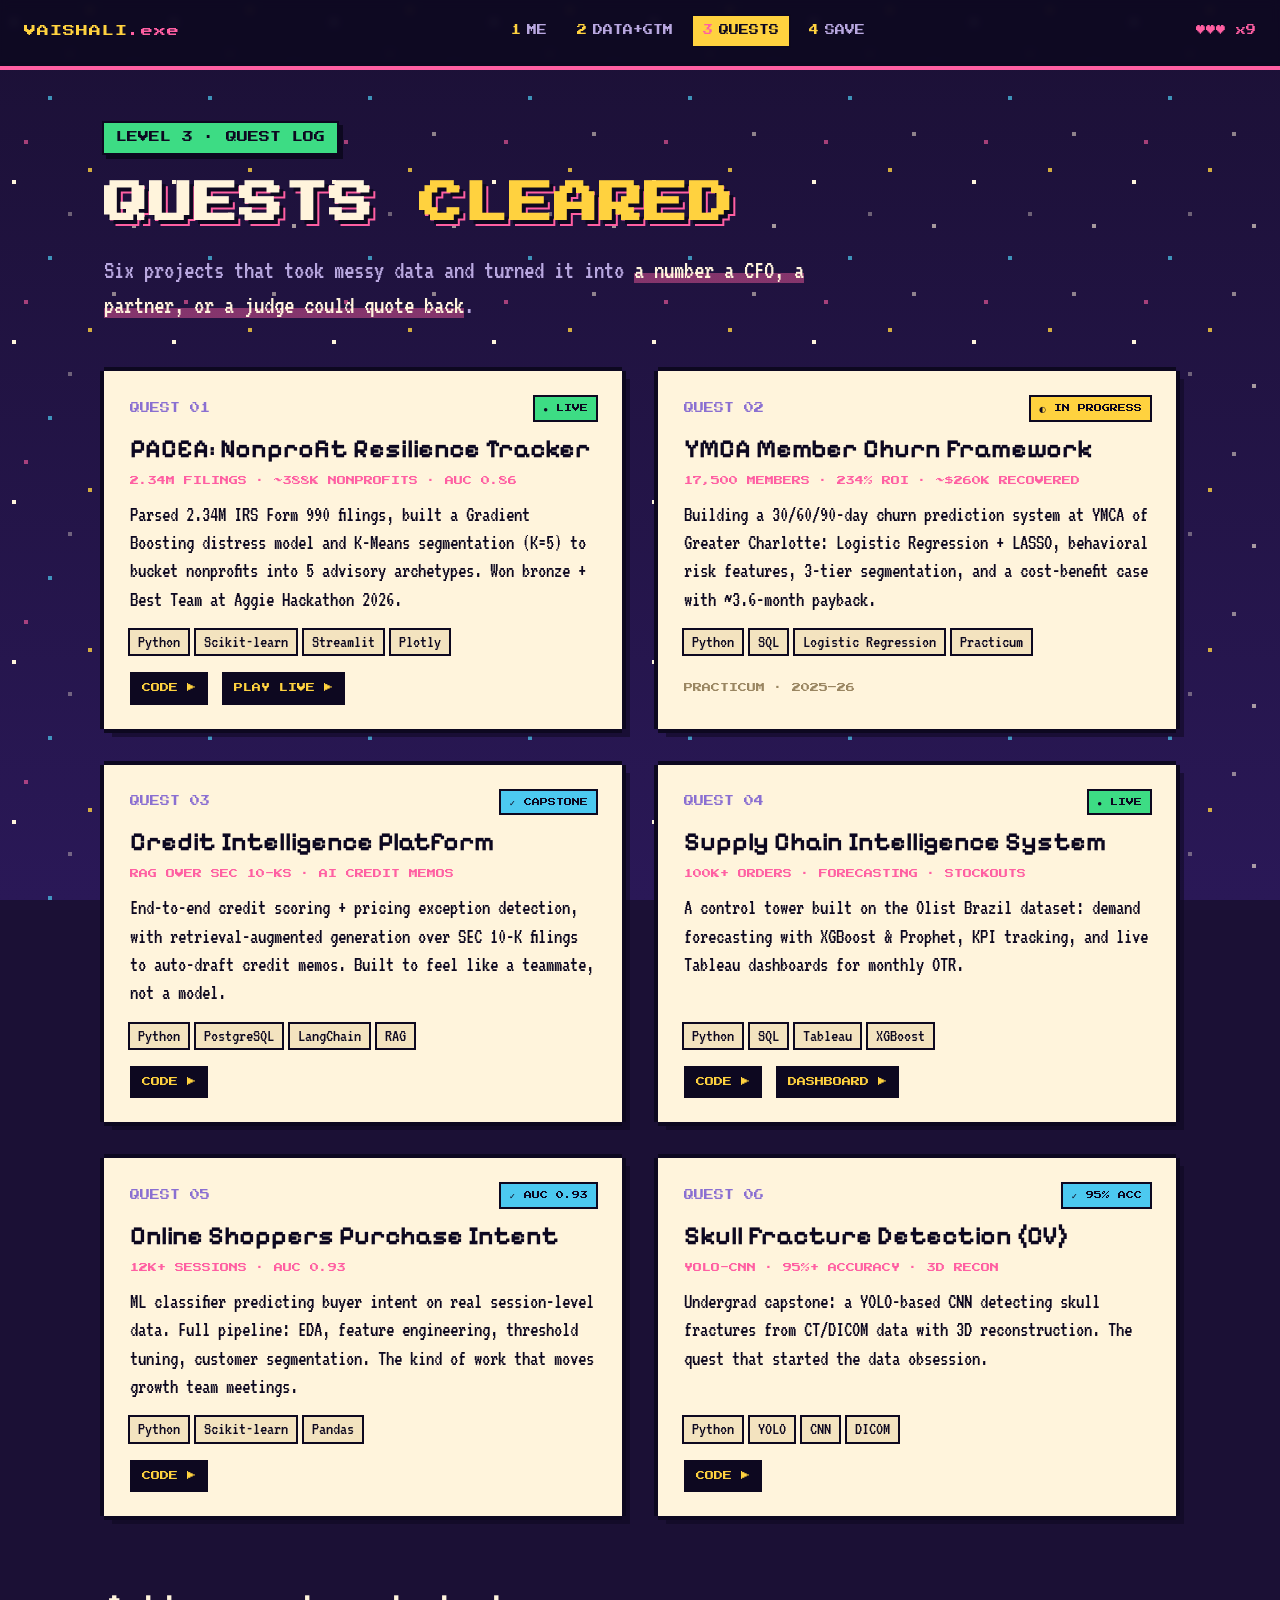
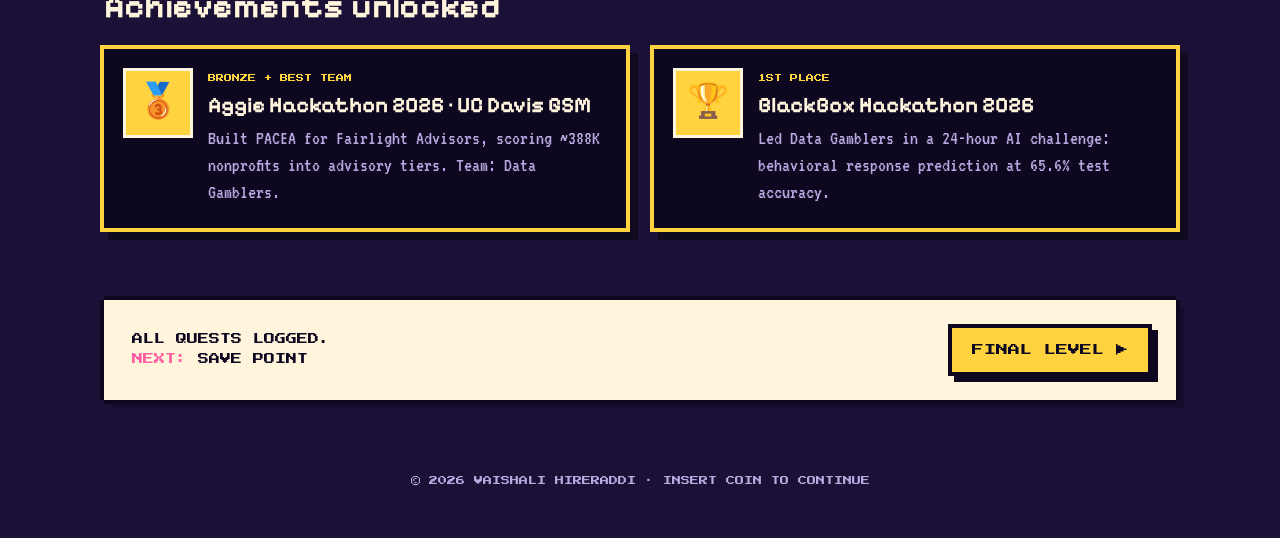
==== projects.html @ 3e3aba06 "Pixel-art redesign: split into 4 pages - index: character select with 9 square photo slots (img/me-1" ====
<!doctype html>
<html lang="en">
<head>
<meta charset="utf-8">
<meta name="viewport" content="width=device-width, initial-scale=1">
<title>Vaishali Hireraddi · quest log</title>
<meta name="description" content="Selected projects: churn, credit intelligence, supply chain, nonprofit resilience.">
<link rel="preconnect" href="https://fonts.googleapis.com">
<link rel="preconnect" href="https://fonts.gstatic.com" crossorigin>
<link href="https://fonts.googleapis.com/css2?family=Press+Start+2P&family=Pixelify+Sans:wght@400..700&family=VT323&display=swap" rel="stylesheet">
<link rel="stylesheet" href="assets/style.css">
</head>
<body>

<header class="hud">
  <a class="logo" href="/">VAISHALI<span>.exe</span></a>
  <nav>
    <a href="/"><b>1</b>ME</a>
    <a href="/interests"><b>2</b>DATA+GTM</a>
    <a href="/projects" aria-current="page"><b>3</b>QUESTS</a>
    <a href="/contact"><b>4</b>SAVE</a>
  </nav>
  <span class="lives">♥♥♥ x9</span>
</header>

<main>
  <span class="level-tag">LEVEL 3 · QUEST LOG</span>
  <h1>QUESTS <span class="hl">CLEARED</span></h1>
  <p class="lede">Six projects that took messy data and turned it into <strong>a number a CFO, a partner, or a judge could quote back</strong>.</p>

  <section class="quests">
    <article class="quest px">
      <div class="top"><span class="qno">QUEST 01</span><span class="status live">● LIVE</span></div>
      <h3>PACEA: Nonprofit Resilience Tracker</h3>
      <div class="loot">2.34M FILINGS · ~388K NONPROFITS · AUC 0.86</div>
      <p>Parsed 2.34M IRS Form 990 filings, built a Gradient Boosting distress model and K-Means segmentation (K=5) to bucket nonprofits into 5 advisory archetypes. Won bronze + Best Team at Aggie Hackathon 2026.</p>
      <div class="tags"><span>Python</span><span>Scikit-learn</span><span>Streamlit</span><span>Plotly</span></div>
      <div class="links">
        <a href="https://github.com/Prakharanand000/PACEA-NonProfit-Resilience-Tracker-UCDavis-Aggie-Hackathon-2026" target="_blank" rel="noopener">CODE ▶</a>
        <a href="https://pacea-nonprofit-resilience-tracker.streamlit.app/" target="_blank" rel="noopener">PLAY LIVE ▶</a>
      </div>
    </article>

    <article class="quest px">
      <div class="top"><span class="qno">QUEST 02</span><span class="status active">◐ IN PROGRESS</span></div>
      <h3>YMCA Member Churn Framework</h3>
      <div class="loot">17,500 MEMBERS · 234% ROI · ~$260K RECOVERED</div>
      <p>Building a 30/60/90-day churn prediction system at YMCA of Greater Charlotte: Logistic Regression + LASSO, behavioral risk features, 3-tier segmentation, and a cost-benefit case with ~3.6-month payback.</p>
      <div class="tags"><span>Python</span><span>SQL</span><span>Logistic Regression</span><span>Practicum</span></div>
      <div class="links"><em>PRACTICUM · 2025–26</em></div>
    </article>

    <article class="quest px">
      <div class="top"><span class="qno">QUEST 03</span><span class="status done">✓ CAPSTONE</span></div>
      <h3>Credit Intelligence Platform</h3>
      <div class="loot">RAG OVER SEC 10-KS · AI CREDIT MEMOS</div>
      <p>End-to-end credit scoring + pricing exception detection, with retrieval-augmented generation over SEC 10-K filings to auto-draft credit memos. Built to feel like a teammate, not a model.</p>
      <div class="tags"><span>Python</span><span>PostgreSQL</span><span>LangChain</span><span>RAG</span></div>
      <div class="links"><a href="https://github.com/Vxishxlivh/credit-intelligence-platform" target="_blank" rel="noopener">CODE ▶</a></div>
    </article>

    <article class="quest px">
      <div class="top"><span class="qno">QUEST 04</span><span class="status live">● LIVE</span></div>
      <h3>Supply Chain Intelligence System</h3>
      <div class="loot">100K+ ORDERS · FORECASTING · STOCKOUTS</div>
      <p>A control tower built on the Olist Brazil dataset: demand forecasting with XGBoost &amp; Prophet, KPI tracking, and live Tableau dashboards for monthly OTR.</p>
      <div class="tags"><span>Python</span><span>SQL</span><span>Tableau</span><span>XGBoost</span></div>
      <div class="links">
        <a href="https://github.com/Vxishxlivh/supply-chain-intelligence-system" target="_blank" rel="noopener">CODE ▶</a>
        <a href="https://public.tableau.com/app/profile/vaishali.hireraddi/viz/Supply-Chain-Intelligence-System/MonthlyOTR" target="_blank" rel="noopener">DASHBOARD ▶</a>
      </div>
    </article>

    <article class="quest px">
      <div class="top"><span class="qno">QUEST 05</span><span class="status done">✓ AUC 0.93</span></div>
      <h3>Online Shoppers Purchase Intent</h3>
      <div class="loot">12K+ SESSIONS · AUC 0.93</div>
      <p>ML classifier predicting buyer intent on real session-level data. Full pipeline: EDA, feature engineering, threshold tuning, customer segmentation. The kind of work that moves growth team meetings.</p>
      <div class="tags"><span>Python</span><span>Scikit-learn</span><span>Pandas</span></div>
      <div class="links"><a href="https://github.com/Vxishxlivh/online-shoppers-purchase-prediction" target="_blank" rel="noopener">CODE ▶</a></div>
    </article>

    <article class="quest px">
      <div class="top"><span class="qno">QUEST 06</span><span class="status done">✓ 95% ACC</span></div>
      <h3>Skull Fracture Detection (CV)</h3>
      <div class="loot">YOLO-CNN · 95%+ ACCURACY · 3D RECON</div>
      <p>Undergrad capstone: a YOLO-based CNN detecting skull fractures from CT/DICOM data with 3D reconstruction. The quest that started the data obsession.</p>
      <div class="tags"><span>Python</span><span>YOLO</span><span>CNN</span><span>DICOM</span></div>
      <div class="links"><a href="https://github.com/Vxishxlivh/Novel-Methods-For-Skull-Fracture-Detection-and-It-s-3D-Reconstruction" target="_blank" rel="noopener">CODE ▶</a></div>
    </article>
  </section>

  <section class="achievements">
    <h2>Achievements unlocked</h2>
    <div class="ach-row">
      <article class="ach">
        <div class="trophy">🥉</div>
        <div><small>BRONZE + BEST TEAM</small><h3>Aggie Hackathon 2026 · UC Davis GSM</h3><p>Built PACEA for Fairlight Advisors, scoring ~388K nonprofits into advisory tiers. Team: Data Gamblers.</p></div>
      </article>
      <article class="ach">
        <div class="trophy">🏆</div>
        <div><small>1ST PLACE</small><h3>BlackBox Hackathon 2026</h3><p>Led Data Gamblers in a 24-hour AI challenge: behavioral response prediction at 65.6% test accuracy.</p></div>
      </article>
    </div>
  </section>

  <section class="next-level px">
    <p>ALL QUESTS LOGGED.<br><span>NEXT:</span> SAVE POINT</p>
    <a class="btn" href="/contact">FINAL LEVEL ▶</a>
  </section>
</main>

<footer class="credits">© 2026 VAISHALI HIRERADDI · INSERT COIN TO CONTINUE</footer>
</body>
</html>
---- assets/style.css ----
/* ============================================================
   VAISHALI.EXE — pixel-art portfolio
   Shared styles for all 4 pages
   ============================================================ */

:root {
  --sky:      #1b1035;   /* page background */
  --sky-2:    #2a1857;
  --ink:      #0d0820;   /* outlines */
  --paper:    #fff4dc;   /* card surface */
  --paper-2:  #f3e3bf;
  --text:     #fff4dc;
  --muted:    #b9a8e0;
  --pink:     #ff5fa2;
  --yellow:   #ffd23f;
  --green:    #3ddc84;
  --cyan:     #4cc9f0;
  --orange:   #ff8c42;
  --px: 4px;                 /* one "pixel" */
  --font-title: "Press Start 2P", monospace;
  --font-head:  "Pixelify Sans", "Press Start 2P", monospace;
  --font-body:  "VT323", monospace;
}

@view-transition { navigation: auto; }
::view-transition-old(root) { animation: px-out .25s steps(5) both; }
::view-transition-new(root) { animation: px-in .3s steps(6) both; }
@keyframes px-out { to { opacity: 0; filter: blur(2px); } }
@keyframes px-in  { from { opacity: 0; transform: translateY(8px); } }

* { box-sizing: border-box; margin: 0; padding: 0; }
html { scroll-behavior: smooth; }
body {
  min-height: 100vh;
  background-color: var(--sky);
  background-image:
    url("data:image/svg+xml,%3Csvg xmlns='http://www.w3.org/2000/svg' width='160' height='160' shape-rendering='crispEdges'%3E%3Crect x='12' y='20' width='4' height='4' fill='%23fff4dc'/%3E%3Crect x='88' y='8' width='4' height='4' fill='%23ffd23f' opacity='.8'/%3E%3Crect x='132' y='64' width='4' height='4' fill='%23fff4dc' opacity='.6'/%3E%3Crect x='48' y='96' width='4' height='4' fill='%234cc9f0' opacity='.7'/%3E%3Crect x='112' y='132' width='4' height='4' fill='%23fff4dc' opacity='.5'/%3E%3Crect x='24' y='140' width='4' height='4' fill='%23ff5fa2' opacity='.6'/%3E%3Crect x='68' y='52' width='4' height='4' fill='%23fff4dc' opacity='.35'/%3E%3C/svg%3E"),
    linear-gradient(180deg, var(--sky) 0%, var(--sky-2) 100%);
  background-attachment: fixed;
  color: var(--text);
  font-family: var(--font-body);
  font-size: 22px;
  line-height: 1.35;
  -webkit-font-smoothing: none;
}

a { color: inherit; }
img { display: block; max-width: 100%; }
::selection { background: var(--pink); color: var(--ink); }

/* ---------- pixel frame utility ----------
   notched corners + hard drop shadow, the classic 8-bit box */
.px {
  position: relative;
  background: var(--paper);
  color: var(--ink);
  box-shadow:
    0 calc(var(--px) * -1) 0 0 var(--ink),
    0 var(--px) 0 0 var(--ink),
    calc(var(--px) * -1) 0 0 0 var(--ink),
    var(--px) 0 0 0 var(--ink),
    calc(var(--px) * 2) calc(var(--px) * 2) 0 0 rgba(13, 8, 32, .55);
}

/* ---------- top HUD ---------- */
.hud {
  position: sticky; top: 0; z-index: 50;
  display: flex; align-items: center; justify-content: space-between; gap: 16px;
  padding: 14px 24px;
  background: rgba(13, 8, 32, .88);
  border-bottom: var(--px) solid var(--ink);
  box-shadow: 0 var(--px) 0 0 var(--pink);
  backdrop-filter: blur(4px);
}
.hud .logo {
  font-family: var(--font-title); font-size: 12px; text-decoration: none;
  color: var(--yellow); letter-spacing: 1px; white-space: nowrap;
}
.hud .logo span { color: var(--pink); }
.hud nav { display: flex; gap: 6px; flex-wrap: wrap; justify-content: flex-end; }
.hud nav a {
  font-family: var(--font-title); font-size: 10px; text-decoration: none;
  padding: 8px 10px; color: var(--muted);
  border: 2px solid transparent;
}
.hud nav a b { color: var(--yellow); font-weight: normal; margin-right: 6px; }
.hud nav a:hover { color: var(--text); border-color: var(--muted); }
.hud nav a[aria-current="page"] { color: var(--ink); background: var(--yellow); border-color: var(--ink); }
.hud nav a[aria-current="page"] b { color: var(--pink); }
.hud .lives { font-family: var(--font-title); font-size: 10px; color: var(--pink); white-space: nowrap; }

/* ---------- layout ---------- */
main { max-width: 1120px; margin: 0 auto; padding: 56px 24px 40px; }

.level-tag {
  display: inline-block;
  font-family: var(--font-title); font-size: 11px;
  color: var(--ink); background: var(--green);
  padding: 8px 12px; margin-bottom: 22px;
  box-shadow: 0 0 0 2px var(--ink), 4px 4px 0 2px var(--ink);
}
h1 {
  font-family: var(--font-title);
  font-size: clamp(22px, 4.4vw, 44px);
  line-height: 1.35; letter-spacing: 1px;
  text-shadow: 4px 4px 0 var(--ink), 6px 6px 0 var(--pink);
  margin-bottom: 18px;
}
h1 .hl { color: var(--yellow); }
h2 { font-family: var(--font-head); font-weight: 700; font-size: 34px; line-height: 1.1; }
h3 { font-family: var(--font-head); font-weight: 700; font-size: 26px; line-height: 1.15; }
.lede { font-size: 26px; color: var(--muted); max-width: 700px; }
.lede strong { color: var(--text); font-weight: normal; background: linear-gradient(transparent 60%, rgba(255,95,162,.45) 0); }

.blink { animation: blink 1s steps(1) infinite; }
@keyframes blink { 50% { opacity: 0; } }

/* ---------- buttons ---------- */
.btn {
  display: inline-flex; align-items: center; gap: 10px;
  font-family: var(--font-title); font-size: 12px; line-height: 1;
  text-decoration: none; color: var(--ink); background: var(--yellow);
  padding: 16px 20px; border: 0; cursor: pointer;
  box-shadow: 0 0 0 var(--px) var(--ink), 6px 6px 0 var(--px) var(--ink);
  transition: transform .08s steps(2), box-shadow .08s steps(2);
}
.btn:hover  { transform: translate(-2px, -2px); box-shadow: 0 0 0 var(--px) var(--ink), 8px 8px 0 var(--px) var(--ink); }
.btn:active { transform: translate(4px, 4px);  box-shadow: 0 0 0 var(--px) var(--ink), 2px 2px 0 var(--px) var(--ink); }
.btn.pink  { background: var(--pink); }
.btn.cyan  { background: var(--cyan); }
.btn.ghost { background: var(--paper); }

/* next-level footer on every page */
.next-level {
  margin-top: 72px; padding: 28px;
  display: flex; align-items: center; justify-content: space-between; gap: 20px; flex-wrap: wrap;
}
.next-level p { font-family: var(--font-title); font-size: 11px; line-height: 1.8; }
.next-level p span { color: var(--pink); }

footer.credits {
  text-align: center; padding: 32px 24px 48px;
  font-family: var(--font-title); font-size: 9px; color: var(--muted); line-height: 2;
}

/* ============================================================
   PAGE 1 — character select
   ============================================================ */
.select-head { text-align: center; margin-bottom: 44px; }
.select-head .lede { margin: 0 auto; }

.roster {
  display: grid;
  grid-template-columns: repeat(3, 1fr);
  gap: 28px;
  max-width: 760px;
  margin: 0 auto;
}
.slot {
  padding: 10px 10px 0;
  transition: transform .1s steps(2);
  cursor: default;
}
.slot:hover { transform: translateY(-6px); }
.slot .frame {
  position: relative;
  aspect-ratio: 1 / 1;
  overflow: hidden;
  background:
    repeating-conic-gradient(var(--paper-2) 0 25%, var(--paper) 0 50%) 0 0 / 16px 16px;
  outline: var(--px) solid var(--ink);
}
.slot .frame img { position: absolute; inset: 0; width: 100%; height: 100%; object-fit: cover; z-index: 1; }
.slot .frame .empty {
  position: absolute; inset: 0;
  display: grid; place-items: center; text-align: center;
  font-family: var(--font-title); font-size: 10px; color: #b29d74; line-height: 1.8;
}
.slot .frame .empty i {
  display: block; font-style: normal; font-size: 22px; color: #c9b48a; margin-bottom: 4px;
}
.slot .name {
  display: flex; justify-content: space-between; align-items: center;
  font-family: var(--font-head); font-weight: 600; font-size: 20px;
  padding: 10px 2px 10px;
}
.slot .name small { font-family: var(--font-title); font-size: 8px; color: #9a8662; }
.slot .badge {
  position: absolute; top: -12px; left: 50%; transform: translateX(-50%);
  font-family: var(--font-title); font-size: 8px;
  background: var(--pink); color: var(--ink); padding: 6px 8px;
  box-shadow: 0 0 0 2px var(--ink);
  opacity: 0; transition: opacity .1s steps(1); z-index: 3; white-space: nowrap;
}
.slot:hover .badge { opacity: 1; }
.slot:nth-child(3n+1):hover { box-shadow: 0 -4px 0 0 var(--ink), 0 4px 0 0 var(--ink), -4px 0 0 0 var(--ink), 4px 0 0 0 var(--ink), 8px 8px 0 0 var(--pink); }
.slot:nth-child(3n+2):hover { box-shadow: 0 -4px 0 0 var(--ink), 0 4px 0 0 var(--ink), -4px 0 0 0 var(--ink), 4px 0 0 0 var(--ink), 8px 8px 0 0 var(--cyan); }
.slot:nth-child(3n):hover   { box-shadow: 0 -4px 0 0 var(--ink), 0 4px 0 0 var(--ink), -4px 0 0 0 var(--ink), 4px 0 0 0 var(--ink), 8px 8px 0 0 var(--yellow); }

.player-card {
  max-width: 760px; margin: 48px auto 0; padding: 26px 28px;
  display: grid; grid-template-columns: 1fr auto; gap: 18px 28px; align-items: center;
}
.player-card .stats { display: flex; flex-wrap: wrap; gap: 8px 22px; font-size: 21px; }
.player-card .stats b { font-family: var(--font-title); font-size: 9px; color: #8a6fd1; margin-right: 6px; font-weight: normal; }
.player-card p { font-size: 23px; grid-column: 1 / -1; }

.press-start { text-align: center; margin-top: 52px; }
.press-start .hint { display: block; margin-top: 18px; font-family: var(--font-title); font-size: 9px; color: var(--muted); }

/* ============================================================
   PAGE 2 — core interests (data + GTM)
   ============================================================ */
.trees { display: grid; grid-template-columns: 1fr 1fr; gap: 36px; margin-top: 48px; }
.tree { padding: 30px 28px 32px; }
.tree header { display: flex; align-items: center; gap: 16px; margin-bottom: 22px; }
.tree .icon {
  width: 56px; height: 56px; flex: none; display: grid; place-items: center;
  font-family: var(--font-title); font-size: 20px; color: var(--ink);
  box-shadow: 0 0 0 var(--px) var(--ink);
}
.tree.data .icon { background: var(--cyan); }
.tree.gtm  .icon { background: var(--pink); }
.tree header small { display: block; font-family: var(--font-title); font-size: 9px; color: #8a6fd1; margin-bottom: 6px; }
.tree > p { font-size: 22px; margin-bottom: 22px; }

.bar { margin-bottom: 14px; }
.bar label { display: flex; justify-content: space-between; font-size: 21px; }
.bar label span { font-family: var(--font-title); font-size: 9px; align-self: center; color: #8a6fd1; }
.bar .track {
  height: 18px; margin-top: 4px; background: var(--paper-2);
  box-shadow: 0 0 0 3px var(--ink);
  display: flex; gap: 3px; padding: 3px;
}
.bar .track i { flex: 1; background: transparent; }
.tree.data .bar .track i.on { background: var(--cyan); }
.tree.gtm  .bar .track i.on { background: var(--pink); }

.tree ul { list-style: none; margin-top: 24px; border-top: 3px dashed #d8c59c; padding-top: 18px; }
.tree li { padding-left: 26px; position: relative; margin-bottom: 10px; font-size: 21px; }
.tree li::before { content: "▶"; position: absolute; left: 0; top: 1px; font-size: 14px; color: var(--orange); }

.moves { margin-top: 64px; }
.moves > h2 { margin-bottom: 26px; }
.move-grid { display: grid; grid-template-columns: repeat(3, 1fr); gap: 28px; }
.move { padding: 24px; }
.move .num { font-family: var(--font-title); font-size: 10px; color: var(--pink); margin-bottom: 12px; display: block; }
.move h3 { margin-bottom: 10px; }
.move p { font-size: 21px; }

.inventory { margin-top: 64px; }
.inventory h2 { margin-bottom: 22px; }
.items { display: grid; grid-template-columns: repeat(auto-fill, minmax(118px, 1fr)); gap: 16px; }
.item {
  aspect-ratio: 1 / 1; display: grid; place-items: center; text-align: center;
  background: rgba(13,8,32,.55); color: var(--text);
  box-shadow: 0 0 0 3px var(--muted), inset 0 0 0 3px var(--ink);
  font-family: var(--font-head); font-size: 19px; padding: 8px;
  transition: transform .08s steps(2);
}
.item:hover { transform: scale(1.06); box-shadow: 0 0 0 3px var(--yellow), inset 0 0 0 3px var(--ink); color: var(--yellow); }
.item em { display: block; font-style: normal; font-size: 26px; margin-bottom: 4px; }

/* ============================================================
   PAGE 3 — quest log (projects)
   ============================================================ */
.quests { display: grid; grid-template-columns: repeat(2, 1fr); gap: 36px; margin-top: 48px; }
.quest { padding: 26px 26px 24px; display: flex; flex-direction: column; }
.quest .top { display: flex; justify-content: space-between; align-items: center; margin-bottom: 14px; gap: 10px; }
.quest .qno { font-family: var(--font-title); font-size: 10px; color: #8a6fd1; }
.quest .status {
  font-family: var(--font-title); font-size: 8px; padding: 6px 8px; color: var(--ink);
  box-shadow: 0 0 0 2px var(--ink);
}
.status.live   { background: var(--green); }
.status.done   { background: var(--cyan); }
.status.active { background: var(--yellow); }
.quest h3 { margin-bottom: 8px; }
.quest .loot { font-family: var(--font-title); font-size: 9px; line-height: 1.9; color: var(--pink); margin-bottom: 12px; }
.quest p { font-size: 21px; flex: 1; }
.quest .tags { display: flex; flex-wrap: wrap; gap: 8px; margin: 16px 0 18px; }
.quest .tags span { font-size: 18px; padding: 0 8px; background: var(--paper-2); box-shadow: 0 0 0 2px var(--ink); }
.quest .links { display: flex; gap: 14px; flex-wrap: wrap; }
.quest .links a {
  font-family: var(--font-title); font-size: 9px; text-decoration: none;
  padding: 10px 12px; background: var(--ink); color: var(--yellow);
}
.quest .links a:hover { background: var(--pink); color: var(--ink); }
.quest .links em { font-family: var(--font-title); font-size: 9px; font-style: normal; color: #9a8662; padding: 10px 0; }

.achievements { margin-top: 72px; }
.achievements h2 { margin-bottom: 24px; }
.ach-row { display: grid; grid-template-columns: 1fr 1fr; gap: 28px; }
.ach { display: grid; grid-template-columns: 64px 1fr; gap: 18px; padding: 22px; background: var(--ink); color: var(--text);
  box-shadow: 0 0 0 var(--px) var(--yellow), 8px 8px 0 var(--px) rgba(0,0,0,.4); }
.ach .trophy { width: 64px; height: 64px; display: grid; place-items: center; font-size: 34px; background: var(--yellow); box-shadow: 0 0 0 3px var(--paper); }
.ach small { font-family: var(--font-title); font-size: 8px; color: var(--yellow); display: block; margin-bottom: 8px; line-height: 1.8; }
.ach h3 { font-size: 22px; margin-bottom: 6px; }
.ach p { font-size: 20px; color: var(--muted); }

/* ============================================================
   PAGE 4 — save point (contact)
   ============================================================ */
.save-grid { display: grid; grid-template-columns: 1.5fr 1fr; gap: 36px; margin-top: 44px; align-items: start; }
.save-grid > * { min-width: 0; }
.cal-box { padding: 22px; min-height: 560px; }
.cal-box .title { display: flex; justify-content: space-between; align-items: center; margin-bottom: 16px; gap: 12px; flex-wrap: wrap; }
.cal-box .title span { font-family: var(--font-title); font-size: 9px; color: #8a6fd1; }
#my-cal-inline { width: 100%; min-height: 480px; overflow: auto; position: relative; }
.cal-loading {
  position: absolute; inset: 0; display: grid; place-items: center;
  font-family: var(--font-title); font-size: 11px; color: #8a6fd1; pointer-events: none;
}
.cal-fallback { margin-top: 14px; font-size: 19px; }

.side { display: grid; gap: 28px; }
.dialog { padding: 24px; }
.dialog .speaker { font-family: var(--font-title); font-size: 10px; color: var(--pink); margin-bottom: 12px; }
.dialog p { font-size: 22px; }
.dialog ul { list-style: none; margin-top: 12px; }
.dialog li { font-size: 21px; padding-left: 24px; position: relative; margin-bottom: 4px; }
.dialog li::before { content: "♥"; position: absolute; left: 0; color: var(--pink); font-size: 16px; top: 3px; }

.warp { padding: 24px; }
.warp h3 { margin-bottom: 16px; }
.warp a.pipe {
  display: flex; justify-content: space-between; align-items: center;
  text-decoration: none; padding: 12px 14px; margin-bottom: 12px;
  font-size: 22px; background: var(--paper-2);
  box-shadow: 0 0 0 3px var(--ink);
  transition: transform .08s steps(2);
}
.warp a.pipe:hover { background: var(--green); transform: translateX(4px); }
.warp a.pipe span { font-family: var(--font-title); font-size: 9px; }
.copy-email {
  width: 100%; margin-top: 4px; font-family: var(--font-body); font-size: 21px; text-align: left;
  padding: 12px 14px; border: 0; cursor: pointer; background: var(--ink); color: var(--yellow);
}
.copy-email:hover { background: var(--pink); color: var(--ink); }

/* ---------- responsive ---------- */
@media (max-width: 860px) {
  .trees, .quests, .ach-row, .save-grid { grid-template-columns: minmax(0, 1fr); }
  .copy-email { overflow-wrap: anywhere; }
  .move-grid { grid-template-columns: 1fr; }
  .player-card { grid-template-columns: 1fr; }
}
@media (max-width: 640px) {
  body { font-size: 20px; }
  .hud { padding: 10px 16px; flex-wrap: wrap; }
  .hud .lives { display: none; }
  .hud nav a { font-size: 8px; padding: 6px 7px; }
  .hud nav a b { margin-right: 3px; }
  main { padding: 36px 16px 32px; }
  .roster { gap: 16px; }
  .slot { padding: 6px 6px 0; }
  .slot .name { font-size: 15px; padding: 6px 0 8px; }
  .slot .name small { display: none; }
  .slot .frame .empty { font-size: 7px; }
  .slot .frame .empty i { font-size: 16px; }
  .cal-box { padding: 14px; }
}
@media (max-width: 420px) {
  .hud nav a b { display: none; }
}

@media (prefers-reduced-motion: reduce) {
  *, ::view-transition-old(root), ::view-transition-new(root) { animation: none !important; transition: none !important; }
}
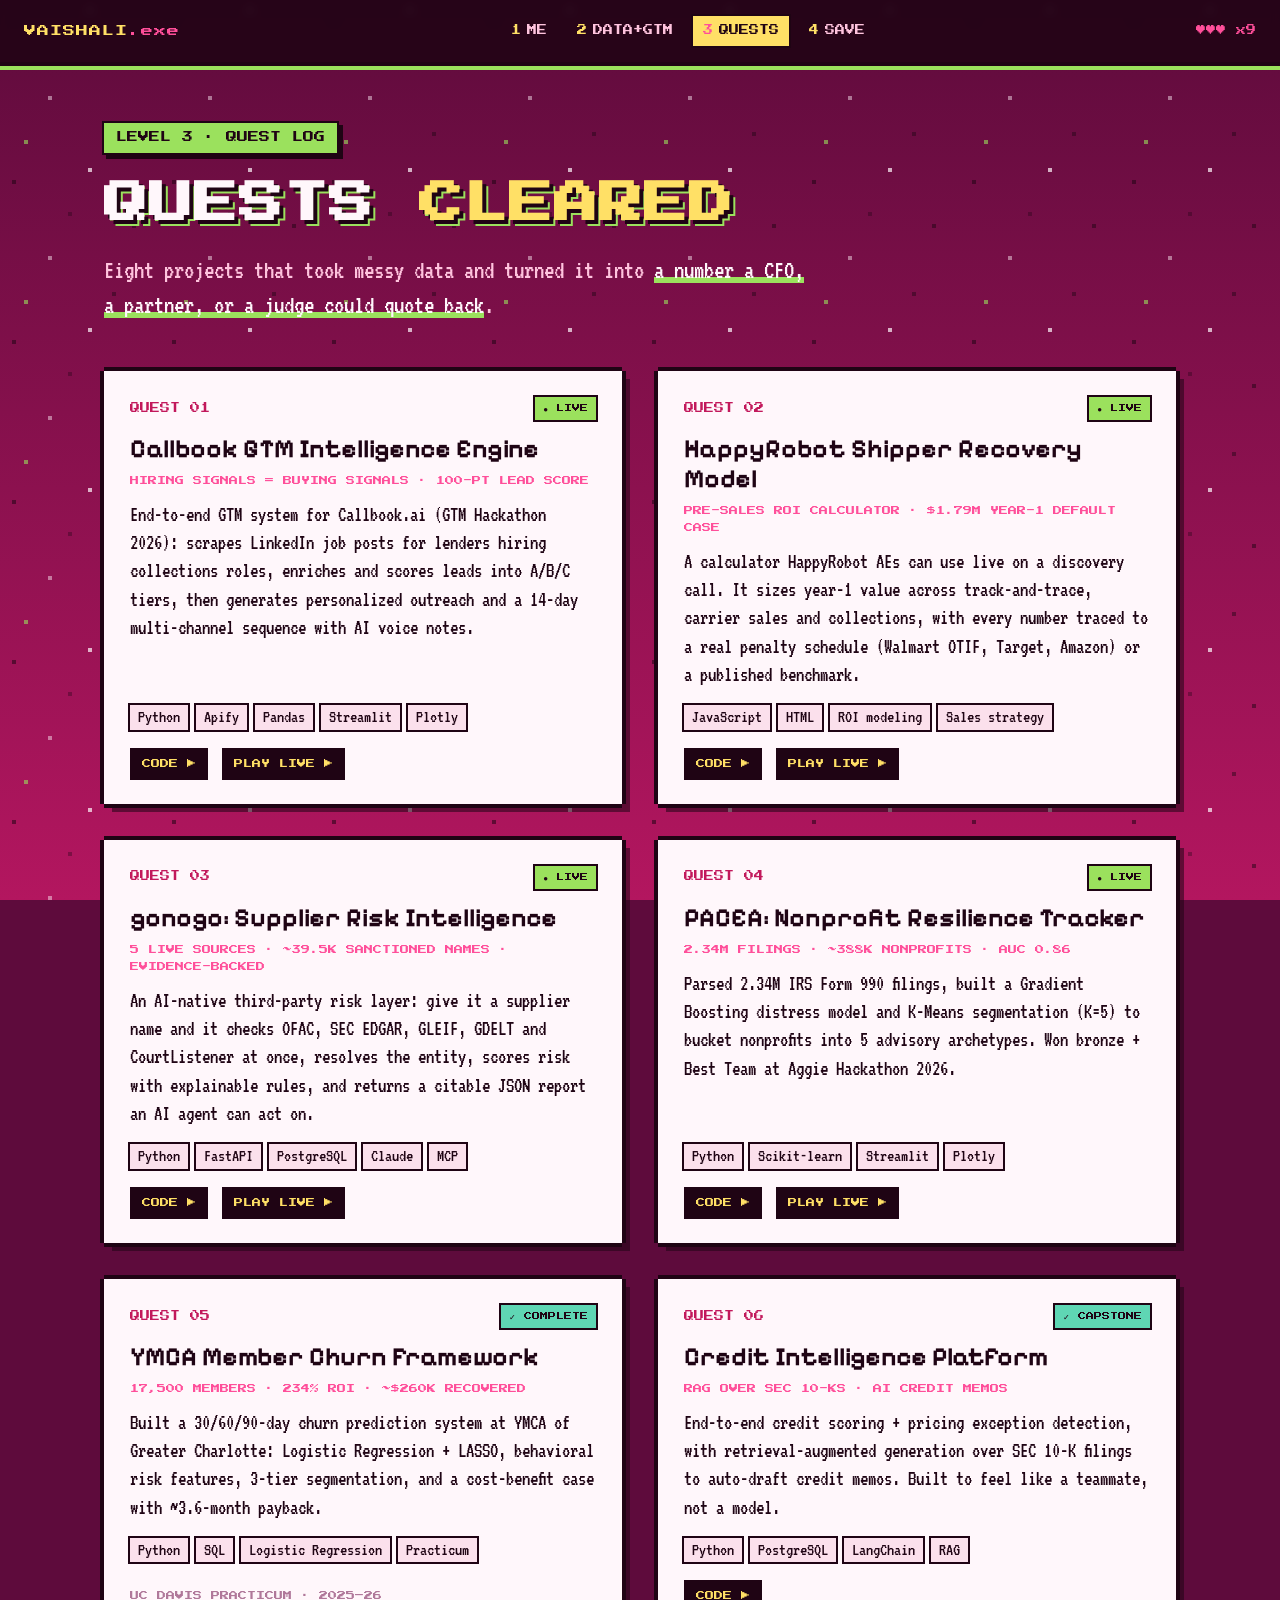
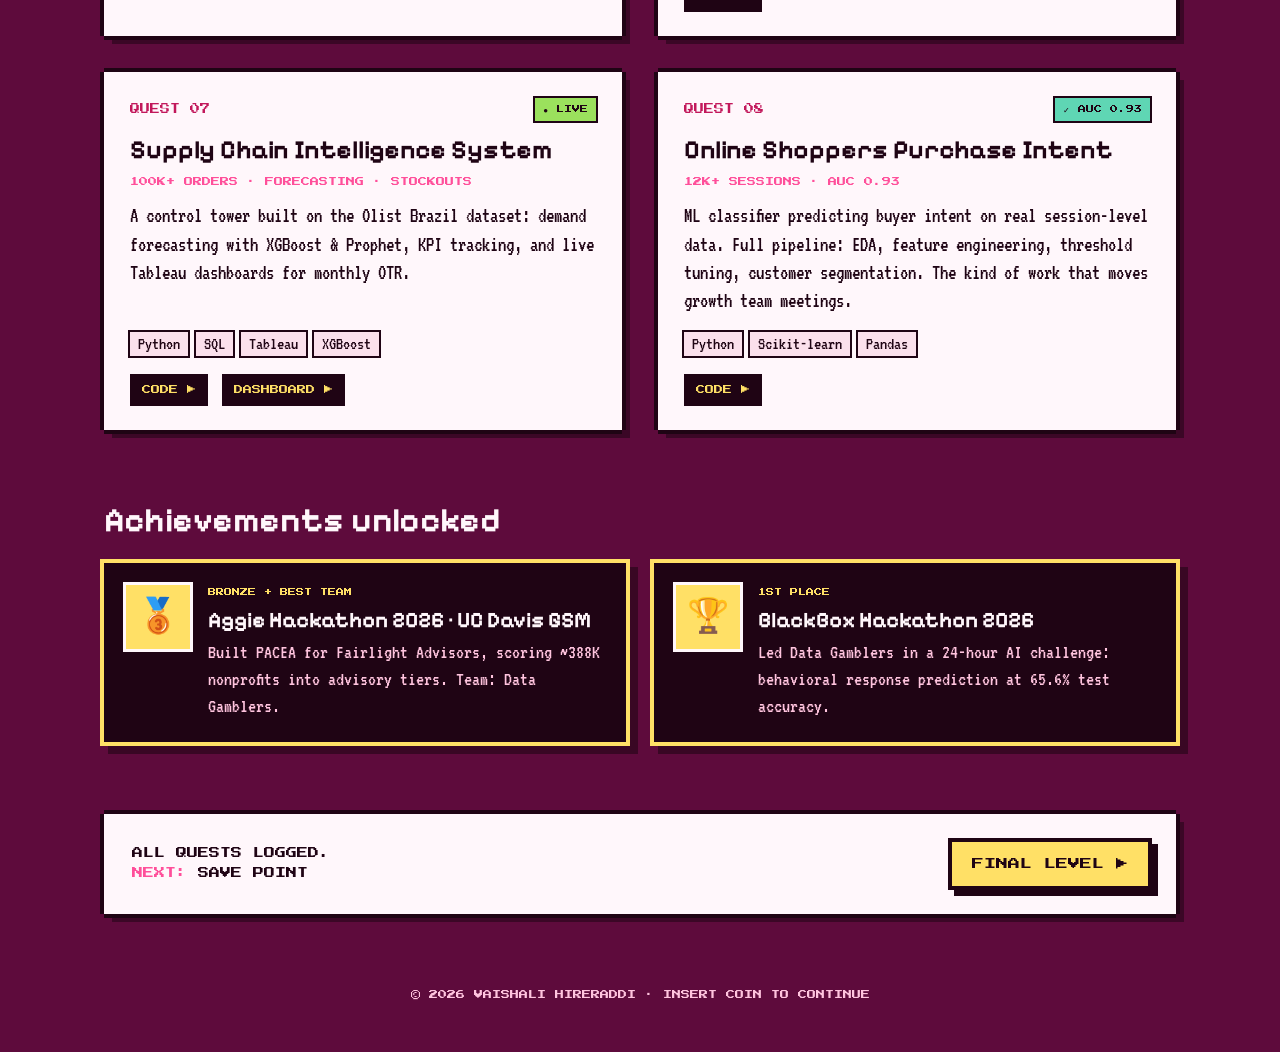
==== commit 0b891587: "Projects: add Callbook, HappyRobot, gonogo; mark YMCA complete; drop skull fracture Co-Authored-By: " ====
--- a/projects.html
+++ b/projects.html
@@ -26,11 +26,46 @@
 <main>
   <span class="level-tag">LEVEL 3 · QUEST LOG</span>
   <h1>QUESTS <span class="hl">CLEARED</span></h1>
-  <p class="lede">Six projects that took messy data and turned it into <strong>a number a CFO, a partner, or a judge could quote back</strong>.</p>
+  <p class="lede">Eight projects that took messy data and turned it into <strong>a number a CFO, a partner, or a judge could quote back</strong>.</p>
 
   <section class="quests">
     <article class="quest px">
       <div class="top"><span class="qno">QUEST 01</span><span class="status live">● LIVE</span></div>
+      <h3>Callbook GTM Intelligence Engine</h3>
+      <div class="loot">HIRING SIGNALS = BUYING SIGNALS · 100-PT LEAD SCORE</div>
+      <p>End-to-end GTM system for Callbook.ai (GTM Hackathon 2026): scrapes LinkedIn job posts for lenders hiring collections roles, enriches and scores leads into A/B/C tiers, then generates personalized outreach and a 14-day multi-channel sequence with AI voice notes.</p>
+      <div class="tags"><span>Python</span><span>Apify</span><span>Pandas</span><span>Streamlit</span><span>Plotly</span></div>
+      <div class="links">
+        <a href="https://github.com/Vxishxlivh/callbook-gtm-engine" target="_blank" rel="noopener">CODE ▶</a>
+        <a href="https://callbook-gtm-engine.streamlit.app/" target="_blank" rel="noopener">PLAY LIVE ▶</a>
+      </div>
+    </article>
+
+    <article class="quest px">
+      <div class="top"><span class="qno">QUEST 02</span><span class="status live">● LIVE</span></div>
+      <h3>HappyRobot Shipper Recovery Model</h3>
+      <div class="loot">PRE-SALES ROI CALCULATOR · $1.79M YEAR-1 DEFAULT CASE</div>
+      <p>A calculator HappyRobot AEs can use live on a discovery call. It sizes year-1 value across track-and-trace, carrier sales and collections, with every number traced to a real penalty schedule (Walmart OTIF, Target, Amazon) or a published benchmark.</p>
+      <div class="tags"><span>JavaScript</span><span>HTML</span><span>ROI modeling</span><span>Sales strategy</span></div>
+      <div class="links">
+        <a href="https://github.com/Vxishxlivh/happyrobot-shipper-recovery-model" target="_blank" rel="noopener">CODE ▶</a>
+        <a href="https://vxishxlivh.github.io/happyrobot-shipper-recovery-model/" target="_blank" rel="noopener">PLAY LIVE ▶</a>
+      </div>
+    </article>
+
+    <article class="quest px">
+      <div class="top"><span class="qno">QUEST 03</span><span class="status live">● LIVE</span></div>
+      <h3>gonogo: Supplier Risk Intelligence</h3>
+      <div class="loot">5 LIVE SOURCES · ~39.5K SANCTIONED NAMES · EVIDENCE-BACKED</div>
+      <p>An AI-native third-party risk layer: give it a supplier name and it checks OFAC, SEC EDGAR, GLEIF, GDELT and CourtListener at once, resolves the entity, scores risk with explainable rules, and returns a citable JSON report an AI agent can act on.</p>
+      <div class="tags"><span>Python</span><span>FastAPI</span><span>PostgreSQL</span><span>Claude</span><span>MCP</span></div>
+      <div class="links">
+        <a href="https://github.com/Vxishxlivh/gonogo" target="_blank" rel="noopener">CODE ▶</a>
+        <a href="https://supplier-intelligence-api-1062146216736.us-central1.run.app" target="_blank" rel="noopener">PLAY LIVE ▶</a>
+      </div>
+    </article>
+    <article class="quest px">
+      <div class="top"><span class="qno">QUEST 04</span><span class="status live">● LIVE</span></div>
       <h3>PACEA: Nonprofit Resilience Tracker</h3>
       <div class="loot">2.34M FILINGS · ~388K NONPROFITS · AUC 0.86</div>
       <p>Parsed 2.34M IRS Form 990 filings, built a Gradient Boosting distress model and K-Means segmentation (K=5) to bucket nonprofits into 5 advisory archetypes. Won bronze + Best Team at Aggie Hackathon 2026.</p>
@@ -42,16 +77,16 @@
     </article>
 
     <article class="quest px">
-      <div class="top"><span class="qno">QUEST 02</span><span class="status active">◐ IN PROGRESS</span></div>
+      <div class="top"><span class="qno">QUEST 05</span><span class="status done">✓ COMPLETE</span></div>
       <h3>YMCA Member Churn Framework</h3>
       <div class="loot">17,500 MEMBERS · 234% ROI · ~$260K RECOVERED</div>
-      <p>Building a 30/60/90-day churn prediction system at YMCA of Greater Charlotte: Logistic Regression + LASSO, behavioral risk features, 3-tier segmentation, and a cost-benefit case with ~3.6-month payback.</p>
+      <p>Built a 30/60/90-day churn prediction system at YMCA of Greater Charlotte: Logistic Regression + LASSO, behavioral risk features, 3-tier segmentation, and a cost-benefit case with ~3.6-month payback.</p>
       <div class="tags"><span>Python</span><span>SQL</span><span>Logistic Regression</span><span>Practicum</span></div>
-      <div class="links"><em>PRACTICUM · 2025–26</em></div>
+      <div class="links"><em>UC DAVIS PRACTICUM · 2025–26</em></div>
     </article>
 
     <article class="quest px">
-      <div class="top"><span class="qno">QUEST 03</span><span class="status done">✓ CAPSTONE</span></div>
+      <div class="top"><span class="qno">QUEST 06</span><span class="status done">✓ CAPSTONE</span></div>
       <h3>Credit Intelligence Platform</h3>
       <div class="loot">RAG OVER SEC 10-KS · AI CREDIT MEMOS</div>
       <p>End-to-end credit scoring + pricing exception detection, with retrieval-augmented generation over SEC 10-K filings to auto-draft credit memos. Built to feel like a teammate, not a model.</p>
@@ -60,7 +95,7 @@
     </article>
 
     <article class="quest px">
-      <div class="top"><span class="qno">QUEST 04</span><span class="status live">● LIVE</span></div>
+      <div class="top"><span class="qno">QUEST 07</span><span class="status live">● LIVE</span></div>
       <h3>Supply Chain Intelligence System</h3>
       <div class="loot">100K+ ORDERS · FORECASTING · STOCKOUTS</div>
       <p>A control tower built on the Olist Brazil dataset: demand forecasting with XGBoost &amp; Prophet, KPI tracking, and live Tableau dashboards for monthly OTR.</p>
@@ -72,7 +107,7 @@
     </article>
 
     <article class="quest px">
-      <div class="top"><span class="qno">QUEST 05</span><span class="status done">✓ AUC 0.93</span></div>
+      <div class="top"><span class="qno">QUEST 08</span><span class="status done">✓ AUC 0.93</span></div>
       <h3>Online Shoppers Purchase Intent</h3>
       <div class="loot">12K+ SESSIONS · AUC 0.93</div>
       <p>ML classifier predicting buyer intent on real session-level data. Full pipeline: EDA, feature engineering, threshold tuning, customer segmentation. The kind of work that moves growth team meetings.</p>
@@ -80,14 +115,6 @@
       <div class="links"><a href="https://github.com/Vxishxlivh/online-shoppers-purchase-prediction" target="_blank" rel="noopener">CODE ▶</a></div>
     </article>
 
-    <article class="quest px">
-      <div class="top"><span class="qno">QUEST 06</span><span class="status done">✓ 95% ACC</span></div>
-      <h3>Skull Fracture Detection (CV)</h3>
-      <div class="loot">YOLO-CNN · 95%+ ACCURACY · 3D RECON</div>
-      <p>Undergrad capstone: a YOLO-based CNN detecting skull fractures from CT/DICOM data with 3D reconstruction. The quest that started the data obsession.</p>
-      <div class="tags"><span>Python</span><span>YOLO</span><span>CNN</span><span>DICOM</span></div>
-      <div class="links"><a href="https://github.com/Vxishxlivh/Novel-Methods-For-Skull-Fracture-Detection-and-It-s-3D-Reconstruction" target="_blank" rel="noopener">CODE ▶</a></div>
-    </article>
   </section>
 
   <section class="achievements">
--- a/assets/style.css
+++ b/assets/style.css
@@ -4,17 +4,17 @@
    ============================================================ */
 
 :root {
-  --sky:      #1b1035;   /* page background */
-  --sky-2:    #2a1857;
-  --ink:      #0d0820;   /* outlines */
-  --paper:    #fff4dc;   /* card surface */
-  --paper-2:  #f3e3bf;
-  --text:     #fff4dc;
-  --muted:    #b9a8e0;
-  --pink:     #ff5fa2;
-  --yellow:   #ffd23f;
-  --green:    #3ddc84;
-  --cyan:     #4cc9f0;
+  --sky:      #5e0b3c;   /* page background */
+  --sky-2:    #b3165f;
+  --ink:      #1f0414;   /* outlines */
+  --paper:    #fff7fb;   /* card surface */
+  --paper-2:  #fbe0ec;
+  --text:     #fff7fb;
+  --muted:    #ffc4de;
+  --pink:     #ff4f9a;
+  --yellow:   #ffe066;
+  --green:    #9be15d;
+  --cyan:     #5fd6b4;
   --orange:   #ff8c42;
   --px: 4px;                 /* one "pixel" */
   --font-title: "Press Start 2P", monospace;
@@ -34,7 +34,7 @@
   min-height: 100vh;
   background-color: var(--sky);
   background-image:
-    url("data:image/svg+xml,%3Csvg xmlns='http://www.w3.org/2000/svg' width='160' height='160' shape-rendering='crispEdges'%3E%3Crect x='12' y='20' width='4' height='4' fill='%23fff4dc'/%3E%3Crect x='88' y='8' width='4' height='4' fill='%23ffd23f' opacity='.8'/%3E%3Crect x='132' y='64' width='4' height='4' fill='%23fff4dc' opacity='.6'/%3E%3Crect x='48' y='96' width='4' height='4' fill='%234cc9f0' opacity='.7'/%3E%3Crect x='112' y='132' width='4' height='4' fill='%23fff4dc' opacity='.5'/%3E%3Crect x='24' y='140' width='4' height='4' fill='%23ff5fa2' opacity='.6'/%3E%3Crect x='68' y='52' width='4' height='4' fill='%23fff4dc' opacity='.35'/%3E%3C/svg%3E"),
+    url("data:image/svg+xml,%3Csvg xmlns='http://www.w3.org/2000/svg' width='160' height='160' shape-rendering='crispEdges'%3E%3Crect x='12' y='20' width='4' height='4' fill='%231f0414' opacity='.55'/%3E%3Crect x='88' y='8' width='4' height='4' fill='%23fff7fb' opacity='.7'/%3E%3Crect x='132' y='64' width='4' height='4' fill='%231f0414' opacity='.5'/%3E%3Crect x='48' y='96' width='4' height='4' fill='%23fff7fb' opacity='.45'/%3E%3Crect x='112' y='132' width='4' height='4' fill='%231f0414' opacity='.45'/%3E%3Crect x='24' y='140' width='4' height='4' fill='%239be15d' opacity='.6'/%3E%3Crect x='68' y='52' width='4' height='4' fill='%231f0414' opacity='.35'/%3E%3C/svg%3E"),
     linear-gradient(180deg, var(--sky) 0%, var(--sky-2) 100%);
   background-attachment: fixed;
   color: var(--text);
@@ -59,7 +59,7 @@
     0 var(--px) 0 0 var(--ink),
     calc(var(--px) * -1) 0 0 0 var(--ink),
     var(--px) 0 0 0 var(--ink),
-    calc(var(--px) * 2) calc(var(--px) * 2) 0 0 rgba(13, 8, 32, .55);
+    calc(var(--px) * 2) calc(var(--px) * 2) 0 0 rgba(31, 4, 20, .55);
 }
 
 /* ---------- top HUD ---------- */
@@ -67,9 +67,9 @@
   position: sticky; top: 0; z-index: 50;
   display: flex; align-items: center; justify-content: space-between; gap: 16px;
   padding: 14px 24px;
-  background: rgba(13, 8, 32, .88);
+  background: rgba(31, 4, 20, .88);
   border-bottom: var(--px) solid var(--ink);
-  box-shadow: 0 var(--px) 0 0 var(--pink);
+  box-shadow: 0 var(--px) 0 0 var(--green);
   backdrop-filter: blur(4px);
 }
 .hud .logo {
@@ -103,14 +103,14 @@
   font-family: var(--font-title);
   font-size: clamp(22px, 4.4vw, 44px);
   line-height: 1.35; letter-spacing: 1px;
-  text-shadow: 4px 4px 0 var(--ink), 6px 6px 0 var(--pink);
+  text-shadow: 4px 4px 0 var(--ink), 6px 6px 0 var(--green);
   margin-bottom: 18px;
 }
 h1 .hl { color: var(--yellow); }
 h2 { font-family: var(--font-head); font-weight: 700; font-size: 34px; line-height: 1.1; }
 h3 { font-family: var(--font-head); font-weight: 700; font-size: 26px; line-height: 1.15; }
 .lede { font-size: 26px; color: var(--muted); max-width: 700px; }
-.lede strong { color: var(--text); font-weight: normal; background: linear-gradient(transparent 60%, rgba(255,95,162,.45) 0); }
+.lede strong { color: var(--text); font-weight: normal; background: linear-gradient(transparent 78%, var(--green) 0); }
 
 .blink { animation: blink 1s steps(1) infinite; }
 @keyframes blink { 50% { opacity: 0; } }
@@ -174,17 +174,17 @@
 .slot .frame .empty {
   position: absolute; inset: 0;
   display: grid; place-items: center; text-align: center;
-  font-family: var(--font-title); font-size: 10px; color: #b29d74; line-height: 1.8;
+  font-family: var(--font-title); font-size: 10px; color: #d9a3bb; line-height: 1.8;
 }
 .slot .frame .empty i {
-  display: block; font-style: normal; font-size: 22px; color: #c9b48a; margin-bottom: 4px;
+  display: block; font-style: normal; font-size: 22px; color: #e8b9cd; margin-bottom: 4px;
 }
 .slot .name {
   display: flex; justify-content: space-between; align-items: center;
   font-family: var(--font-head); font-weight: 600; font-size: 20px;
   padding: 10px 2px 10px;
 }
-.slot .name small { font-family: var(--font-title); font-size: 8px; color: #9a8662; }
+.slot .name small { font-family: var(--font-title); font-size: 8px; color: #b0789a; }
 .slot .badge {
   position: absolute; top: -12px; left: 50%; transform: translateX(-50%);
   font-family: var(--font-title); font-size: 8px;
@@ -202,7 +202,7 @@
   display: grid; grid-template-columns: 1fr auto; gap: 18px 28px; align-items: center;
 }
 .player-card .stats { display: flex; flex-wrap: wrap; gap: 8px 22px; font-size: 21px; }
-.player-card .stats b { font-family: var(--font-title); font-size: 9px; color: #8a6fd1; margin-right: 6px; font-weight: normal; }
+.player-card .stats b { font-family: var(--font-title); font-size: 9px; color: #c2185b; margin-right: 6px; font-weight: normal; }
 .player-card p { font-size: 23px; grid-column: 1 / -1; }
 
 .press-start { text-align: center; margin-top: 52px; }
@@ -221,12 +221,12 @@
 }
 .tree.data .icon { background: var(--cyan); }
 .tree.gtm  .icon { background: var(--pink); }
-.tree header small { display: block; font-family: var(--font-title); font-size: 9px; color: #8a6fd1; margin-bottom: 6px; }
+.tree header small { display: block; font-family: var(--font-title); font-size: 9px; color: #c2185b; margin-bottom: 6px; }
 .tree > p { font-size: 22px; margin-bottom: 22px; }
 
 .bar { margin-bottom: 14px; }
 .bar label { display: flex; justify-content: space-between; font-size: 21px; }
-.bar label span { font-family: var(--font-title); font-size: 9px; align-self: center; color: #8a6fd1; }
+.bar label span { font-family: var(--font-title); font-size: 9px; align-self: center; color: #c2185b; }
 .bar .track {
   height: 18px; margin-top: 4px; background: var(--paper-2);
   box-shadow: 0 0 0 3px var(--ink);
@@ -236,7 +236,7 @@
 .tree.data .bar .track i.on { background: var(--cyan); }
 .tree.gtm  .bar .track i.on { background: var(--pink); }
 
-.tree ul { list-style: none; margin-top: 24px; border-top: 3px dashed #d8c59c; padding-top: 18px; }
+.tree ul { list-style: none; margin-top: 24px; border-top: 3px dashed #f0c4d6; padding-top: 18px; }
 .tree li { padding-left: 26px; position: relative; margin-bottom: 10px; font-size: 21px; }
 .tree li::before { content: "▶"; position: absolute; left: 0; top: 1px; font-size: 14px; color: var(--orange); }
 
@@ -253,7 +253,7 @@
 .items { display: grid; grid-template-columns: repeat(auto-fill, minmax(118px, 1fr)); gap: 16px; }
 .item {
   aspect-ratio: 1 / 1; display: grid; place-items: center; text-align: center;
-  background: rgba(13,8,32,.55); color: var(--text);
+  background: rgba(31,4,20,.55); color: var(--text);
   box-shadow: 0 0 0 3px var(--muted), inset 0 0 0 3px var(--ink);
   font-family: var(--font-head); font-size: 19px; padding: 8px;
   transition: transform .08s steps(2);
@@ -267,7 +267,7 @@
 .quests { display: grid; grid-template-columns: repeat(2, 1fr); gap: 36px; margin-top: 48px; }
 .quest { padding: 26px 26px 24px; display: flex; flex-direction: column; }
 .quest .top { display: flex; justify-content: space-between; align-items: center; margin-bottom: 14px; gap: 10px; }
-.quest .qno { font-family: var(--font-title); font-size: 10px; color: #8a6fd1; }
+.quest .qno { font-family: var(--font-title); font-size: 10px; color: #c2185b; }
 .quest .status {
   font-family: var(--font-title); font-size: 8px; padding: 6px 8px; color: var(--ink);
   box-shadow: 0 0 0 2px var(--ink);
@@ -286,7 +286,7 @@
   padding: 10px 12px; background: var(--ink); color: var(--yellow);
 }
 .quest .links a:hover { background: var(--pink); color: var(--ink); }
-.quest .links em { font-family: var(--font-title); font-size: 9px; font-style: normal; color: #9a8662; padding: 10px 0; }
+.quest .links em { font-family: var(--font-title); font-size: 9px; font-style: normal; color: #b0789a; padding: 10px 0; }
 
 .achievements { margin-top: 72px; }
 .achievements h2 { margin-bottom: 24px; }
@@ -305,11 +305,11 @@
 .save-grid > * { min-width: 0; }
 .cal-box { padding: 22px; min-height: 560px; }
 .cal-box .title { display: flex; justify-content: space-between; align-items: center; margin-bottom: 16px; gap: 12px; flex-wrap: wrap; }
-.cal-box .title span { font-family: var(--font-title); font-size: 9px; color: #8a6fd1; }
+.cal-box .title span { font-family: var(--font-title); font-size: 9px; color: #c2185b; }
 #my-cal-inline { width: 100%; min-height: 480px; overflow: auto; position: relative; }
 .cal-loading {
   position: absolute; inset: 0; display: grid; place-items: center;
-  font-family: var(--font-title); font-size: 11px; color: #8a6fd1; pointer-events: none;
+  font-family: var(--font-title); font-size: 11px; color: #c2185b; pointer-events: none;
 }
 .cal-fallback { margin-top: 14px; font-size: 19px; }
 
@@ -367,3 +367,11 @@
 @media (prefers-reduced-motion: reduce) {
   *, ::view-transition-old(root), ::view-transition-new(root) { animation: none !important; transition: none !important; }
 }
+
+/* hover video on character slots */
+.slot .frame video {
+  position: absolute; inset: 0; width: 100%; height: 100%; object-fit: cover;
+  z-index: 2; opacity: 0; transition: opacity .15s steps(3);
+}
+.slot.is-playing .frame video { opacity: 1; }
+.slot.is-playing .badge { opacity: 1; }
